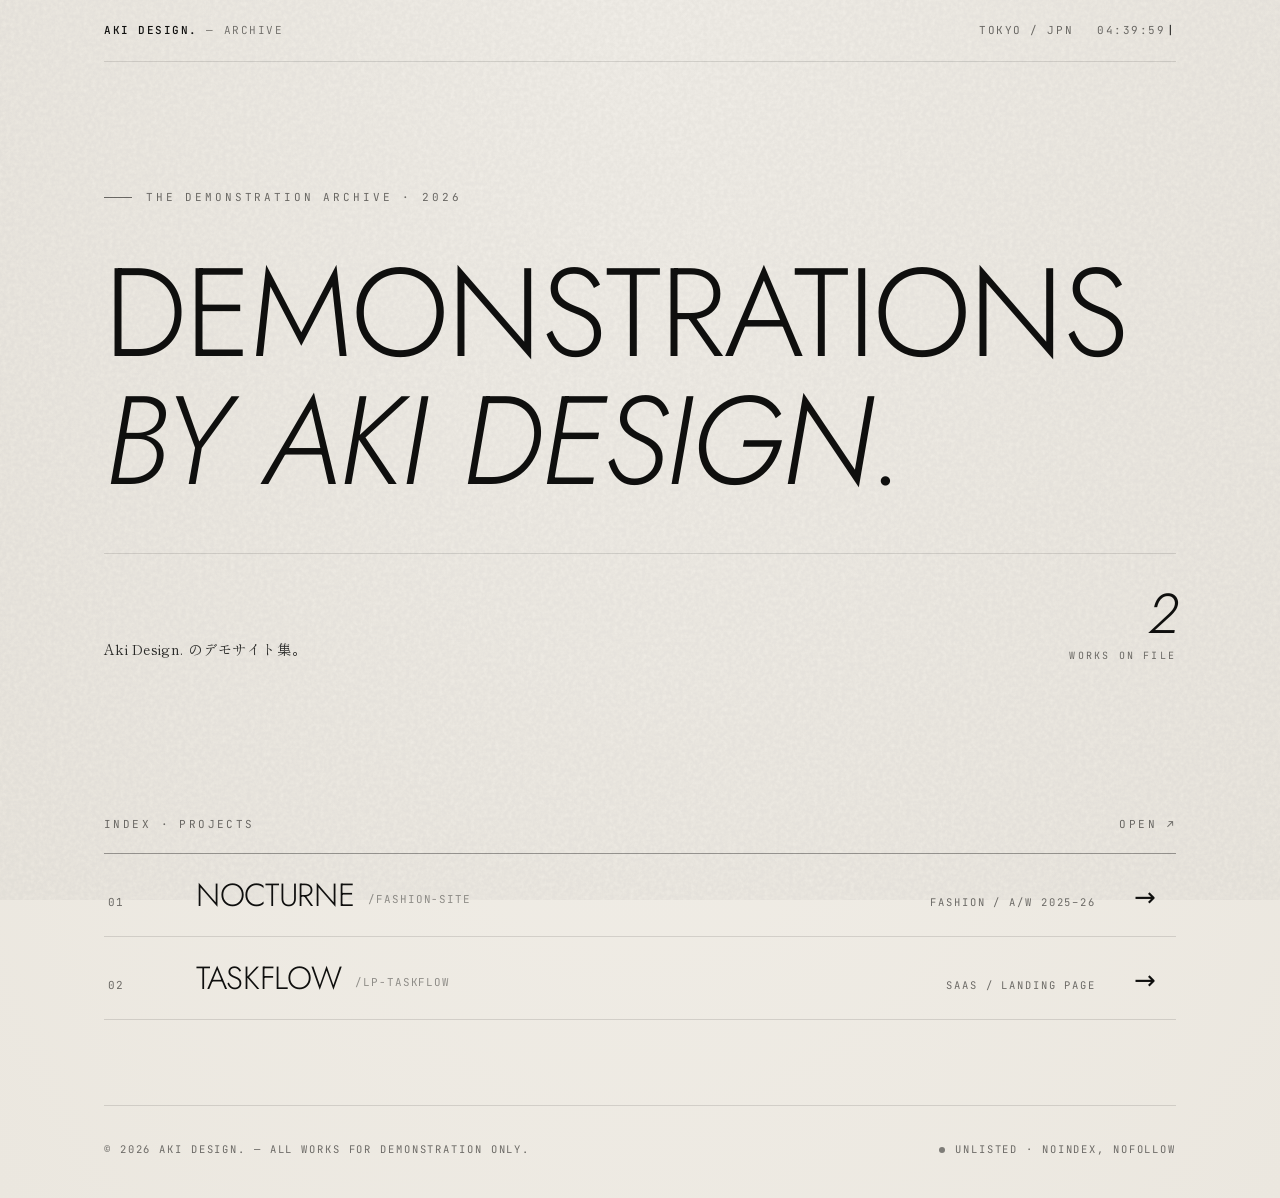
==== index.html @ eef21f14 "Initial commit: showcase landing + fashion-site (Nocturne) + LP-TaskFlow" ====
<!DOCTYPE html>
<html lang="ja">
<head>
  <meta charset="UTF-8" />
  <meta name="viewport" content="width=device-width, initial-scale=1.0" />
  <meta name="robots" content="noindex, nofollow" />
  <meta name="googlebot" content="noindex, nofollow" />
  <meta name="description" content="Aki Design. のデモサイトを集めた非公開の索引ページです。" />
  <title>Aki Design. — Demonstration Archive</title>

  <link rel="preconnect" href="https://fonts.googleapis.com" />
  <link rel="preconnect" href="https://fonts.gstatic.com" crossorigin />
  <link href="https://fonts.googleapis.com/css2?family=JetBrains+Mono:wght@300;400;500&family=Jost:ital,wght@0,300;0,400;0,500;1,300;1,400&family=Shippori+Mincho:wght@400;500&display=swap" rel="stylesheet" />

  <style>
    :root {
      --bg:          #f3f0ea;
      --bg-edge:     #ebe7df;
      --ink:         #0f0f0e;
      --ink-soft:    #2a2a28;
      --muted:       #6c6a66;
      --muted-soft:  #8f8d88;
      --rule:        rgba(15, 15, 14, 0.12);
      --rule-strong: rgba(15, 15, 14, 0.38);
      --tint:        rgba(15, 15, 14, 0.03);

      --font-display: "Shippori Mincho", "Hiragino Mincho ProN", serif;
      --font-hero:    "Jost", "Futura", "Century Gothic", "Avenir Next", system-ui, sans-serif;
      --font-mono:    "JetBrains Mono", ui-monospace, SFMono-Regular, Menlo, monospace;
      --font-ja:      "Shippori Mincho", "Hiragino Mincho ProN", "Yu Mincho", serif;
    }

    *, *::before, *::after { box-sizing: border-box; margin: 0; padding: 0; }

    html { scroll-behavior: smooth; }

    body {
      background: radial-gradient(ellipse at top, var(--bg) 0%, var(--bg-edge) 100%);
      color: var(--ink);
      font-family: var(--font-display);
      font-size: 16px;
      line-height: 1.5;
      -webkit-font-smoothing: antialiased;
      min-height: 100vh;
      overflow-x: hidden;
      position: relative;
    }

    /* Subtle paper grain */
    body::before {
      content: "";
      position: fixed;
      inset: 0;
      pointer-events: none;
      z-index: 100;
      opacity: 0.04;
      background-image: url("data:image/svg+xml,%3Csvg viewBox='0 0 240 240' xmlns='http://www.w3.org/2000/svg'%3E%3Cfilter id='n'%3E%3CfeTurbulence type='fractalNoise' baseFrequency='0.92' numOctaves='3' stitchTiles='stitch'/%3E%3CfeColorMatrix values='0 0 0 0 0 0 0 0 0 0 0 0 0 0 0 0 0 0 1.4 0'/%3E%3C/filter%3E%3Crect width='100%25' height='100%25' filter='url(%23n)'/%3E%3C/svg%3E");
      mix-blend-mode: multiply;
    }

    /* Side rules (very faint) */
    body::after {
      content: "";
      position: fixed;
      top: 0; bottom: 0;
      left: 50%;
      width: min(1200px, calc(100% - 48px));
      transform: translateX(-50%);
      border-left: 1px solid transparent;
      border-right: 1px solid transparent;
      pointer-events: none;
      z-index: 1;
    }

    .container {
      max-width: 1200px;
      margin: 0 auto;
      padding: 0 clamp(24px, 5vw, 64px);
      position: relative;
      z-index: 2;
    }

    /* ── Topbar ──────────────────────────────────────────── */
    .topbar {
      display: flex;
      justify-content: space-between;
      align-items: center;
      padding: 22px 0;
      border-bottom: 1px solid var(--rule);
      font-family: var(--font-mono);
      font-size: 11px;
      letter-spacing: 0.14em;
      text-transform: uppercase;
      opacity: 0;
      animation: fadeIn .8s .1s forwards;
    }

    .topbar .mark {
      font-weight: 500;
      color: var(--ink);
    }
    .topbar .mark span { color: var(--muted); font-weight: 300; }

    .topbar .meta {
      display: flex;
      gap: 24px;
      color: var(--muted);
    }

    .clock::after {
      content: "|";
      margin-left: 2px;
      animation: blink 1.1s step-end infinite;
      color: var(--ink);
    }

    /* ── Hero ──────────────────────────────────────────── */
    .hero {
      padding: clamp(72px, 13vh, 148px) 0 clamp(56px, 9vh, 108px);
    }

    .eyebrow {
      font-family: var(--font-mono);
      font-size: 11px;
      letter-spacing: 0.26em;
      text-transform: uppercase;
      color: var(--muted);
      margin-bottom: 44px;
      display: inline-flex;
      align-items: center;
      gap: 14px;
      opacity: 0;
      animation: fadeUp .9s .3s forwards;
    }

    .eyebrow::before {
      content: "";
      width: 28px;
      height: 1px;
      background: var(--muted);
      display: inline-block;
    }

    h1 {
      font-family: var(--font-hero);
      font-weight: 300;
      font-size: clamp(48px, 9.8vw, 132px);
      line-height: 1.02;
      letter-spacing: -0.015em;
      text-transform: uppercase;
      color: var(--ink);
      margin-bottom: 48px;
    }

    h1 .line {
      display: block;
      opacity: 0;
      animation: fadeUp 1s forwards;
    }
    h1 .line:nth-child(1) { animation-delay: .45s; }
    h1 .line:nth-child(2) { animation-delay: .62s; }

    h1 .italic { font-style: italic; }

    .supporting {
      display: grid;
      grid-template-columns: 1fr auto;
      align-items: end;
      gap: 32px;
      padding-top: 32px;
      border-top: 1px solid var(--rule);
      opacity: 0;
      animation: fadeUp 1s .9s forwards;
    }

    .supporting .ja {
      font-family: var(--font-ja);
      font-size: 14px;
      line-height: 1.85;
      letter-spacing: 0.06em;
      color: var(--ink-soft);
      max-width: 36ch;
    }
    .supporting .ja em {
      font-style: normal;
      letter-spacing: 0.02em;
    }

    .supporting .count {
      text-align: right;
      font-family: var(--font-mono);
      font-size: 10px;
      letter-spacing: 0.22em;
      text-transform: uppercase;
      color: var(--muted);
    }
    .supporting .count strong {
      display: block;
      font-family: var(--font-hero);
      font-weight: 300;
      font-style: italic;
      font-size: 56px;
      color: var(--ink);
      letter-spacing: -0.03em;
      line-height: 1;
      margin-bottom: 6px;
    }

    /* ── Index ──────────────────────────────────────────── */
    .index {
      padding: clamp(48px, 8vh, 96px) 0 clamp(32px, 5vh, 64px);
    }

    .index-head {
      display: flex;
      justify-content: space-between;
      align-items: baseline;
      margin-bottom: 20px;
      font-family: var(--font-mono);
      font-size: 11px;
      letter-spacing: 0.22em;
      text-transform: uppercase;
      color: var(--muted);
      opacity: 0;
      animation: fadeIn 1s 1.1s forwards;
    }

    .index-list {
      list-style: none;
      border-top: 1px solid var(--rule-strong);
    }

    .index-list li {
      border-bottom: 1px solid var(--rule);
      opacity: 0;
      animation: fadeUp .7s forwards;
    }
    .index-list li:nth-child(1) { animation-delay: 1.22s; }
    .index-list li:nth-child(2) { animation-delay: 1.28s; }

    .index-list a {
      display: grid;
      grid-template-columns: 64px 1fr auto 40px;
      align-items: baseline;
      gap: 24px;
      padding: 22px 16px 22px 4px;
      color: var(--ink);
      text-decoration: none;
      position: relative;
      transition: padding 0.5s cubic-bezier(0.22, 0.8, 0.2, 1),
                  background 0.4s ease;
    }

    .index-list a::after {
      content: "";
      position: absolute;
      left: 4px;
      right: 16px;
      bottom: 22px;
      height: 1px;
      background: currentColor;
      transform: scaleX(0);
      transform-origin: left;
      transition: transform 0.6s cubic-bezier(0.77, 0, 0.18, 1);
      opacity: 0;
    }

    .index-list a:hover {
      background: var(--tint);
      padding-left: 16px;
    }
    .index-list a:hover::after {
      transform: scaleX(0);
    }

    .index-list .num {
      font-family: var(--font-mono);
      font-size: 11px;
      font-weight: 400;
      color: var(--muted);
      letter-spacing: 0.08em;
    }

    .index-list .title {
      font-family: var(--font-hero);
      font-size: clamp(22px, 2.8vw, 32px);
      font-weight: 300;
      line-height: 1.2;
      letter-spacing: -0.01em;
      text-transform: uppercase;
    }
    .index-list .title .slug {
      font-family: var(--font-mono);
      font-size: 0.34em;
      font-weight: 400;
      color: var(--muted-soft);
      margin-left: 14px;
      letter-spacing: 0.08em;
      vertical-align: 0.28em;
    }

    .index-list .type {
      font-family: var(--font-mono);
      font-size: 10.5px;
      letter-spacing: 0.18em;
      text-transform: uppercase;
      color: var(--muted);
    }

    .index-list .arrow {
      font-family: var(--font-hero);
      font-weight: 300;
      font-size: 26px;
      line-height: 1;
      text-align: right;
      color: var(--ink);
      transition: transform 0.5s cubic-bezier(0.22, 0.8, 0.2, 1);
      transform: translateX(-4px);
    }

    .index-list a:hover .arrow {
      transform: translateX(4px);
    }

    /* ── Footer ──────────────────────────────────────────── */
    footer {
      padding: 36px 0 40px;
      margin-top: 40px;
      border-top: 1px solid var(--rule);
      display: flex;
      justify-content: space-between;
      flex-wrap: wrap;
      gap: 16px;
      font-family: var(--font-mono);
      font-size: 10.5px;
      letter-spacing: 0.18em;
      text-transform: uppercase;
      color: var(--muted);
      opacity: 0;
      animation: fadeIn 1s 2.1s forwards;
    }

    footer .notice {
      display: inline-flex;
      align-items: center;
      gap: 10px;
    }
    footer .notice::before {
      content: "";
      width: 6px;
      height: 6px;
      border-radius: 50%;
      background: var(--ink);
      opacity: 0.5;
      display: inline-block;
      animation: pulse 2.4s ease-in-out infinite;
    }

    /* ── Animations ──────────────────────────────────────── */
    @keyframes fadeIn { to { opacity: 1; } }
    @keyframes fadeUp {
      from { opacity: 0; transform: translateY(22px); }
      to   { opacity: 1; transform: translateY(0); }
    }
    @keyframes blink {
      0%, 50%     { opacity: 1; }
      50.01%, 100%{ opacity: 0; }
    }
    @keyframes pulse {
      0%, 100% { opacity: 0.35; transform: scale(1); }
      50%      { opacity: 0.9;  transform: scale(1.15); }
    }

    /* ── Responsive ──────────────────────────────────────── */
    @media (max-width: 720px) {
      .index-list a { grid-template-columns: 40px 1fr 28px; gap: 16px; }
      .index-list .type { display: none; }
      .index-list .title .slug { display: block; margin-left: 0; margin-top: 4px; }
      .supporting { grid-template-columns: 1fr; }
      .supporting .count { text-align: left; }
    }

    @media (prefers-reduced-motion: reduce) {
      *, *::before, *::after {
        animation-duration: 0.01ms !important;
        animation-delay: 0ms !important;
        transition-duration: 0.01ms !important;
      }
    }
  </style>
</head>
<body>
  <div class="container">

    <header class="topbar">
      <div class="mark">Aki&nbsp;Design. <span>— archive</span></div>
      <div class="meta">
        <span>Tokyo / JPN</span>
        <span class="clock" id="clock">--:--:--</span>
      </div>
    </header>

    <section class="hero">
      <p class="eyebrow">The Demonstration Archive · 2026</p>
      <h1>
        <span class="line">Demonstrations</span>
        <span class="line italic">by Aki Design.</span>
      </h1>
      <div class="supporting">
        <p class="ja"><em>Aki&nbsp;Design.</em> のデモサイト集。</p>
        <p class="count">
          <strong>2</strong>
          Works on file
        </p>
      </div>
    </section>

    <section class="index" aria-label="Projects">
      <div class="index-head">
        <span>Index · Projects</span>
        <span>Open ↗</span>
      </div>
      <ul class="index-list">
        <li>
          <a href="./fashion-site/">
            <span class="num">01</span>
            <span class="title">Nocturne<span class="slug">/fashion-site</span></span>
            <span class="type">Fashion / A/W&nbsp;2025–26</span>
            <span class="arrow" aria-hidden="true">→</span>
          </a>
        </li>
        <li>
          <a href="./LP-TaskFlow/">
            <span class="num">02</span>
            <span class="title">TaskFlow<span class="slug">/LP-TaskFlow</span></span>
            <span class="type">SaaS / Landing Page</span>
            <span class="arrow" aria-hidden="true">→</span>
          </a>
        </li>
      </ul>
    </section>

    <footer>
      <span>© 2026 Aki Design. — All works for demonstration only.</span>
      <span class="notice">Unlisted · noindex, nofollow</span>
    </footer>

  </div>

  <script>
    (function () {
      var el = document.getElementById("clock");
      function pad(n) { return String(n).padStart(2, "0"); }
      function tick() {
        var d = new Date();
        el.textContent = pad(d.getHours()) + ":" + pad(d.getMinutes()) + ":" + pad(d.getSeconds());
      }
      tick();
      setInterval(tick, 1000);
    })();
  </script>
</body>
</html>
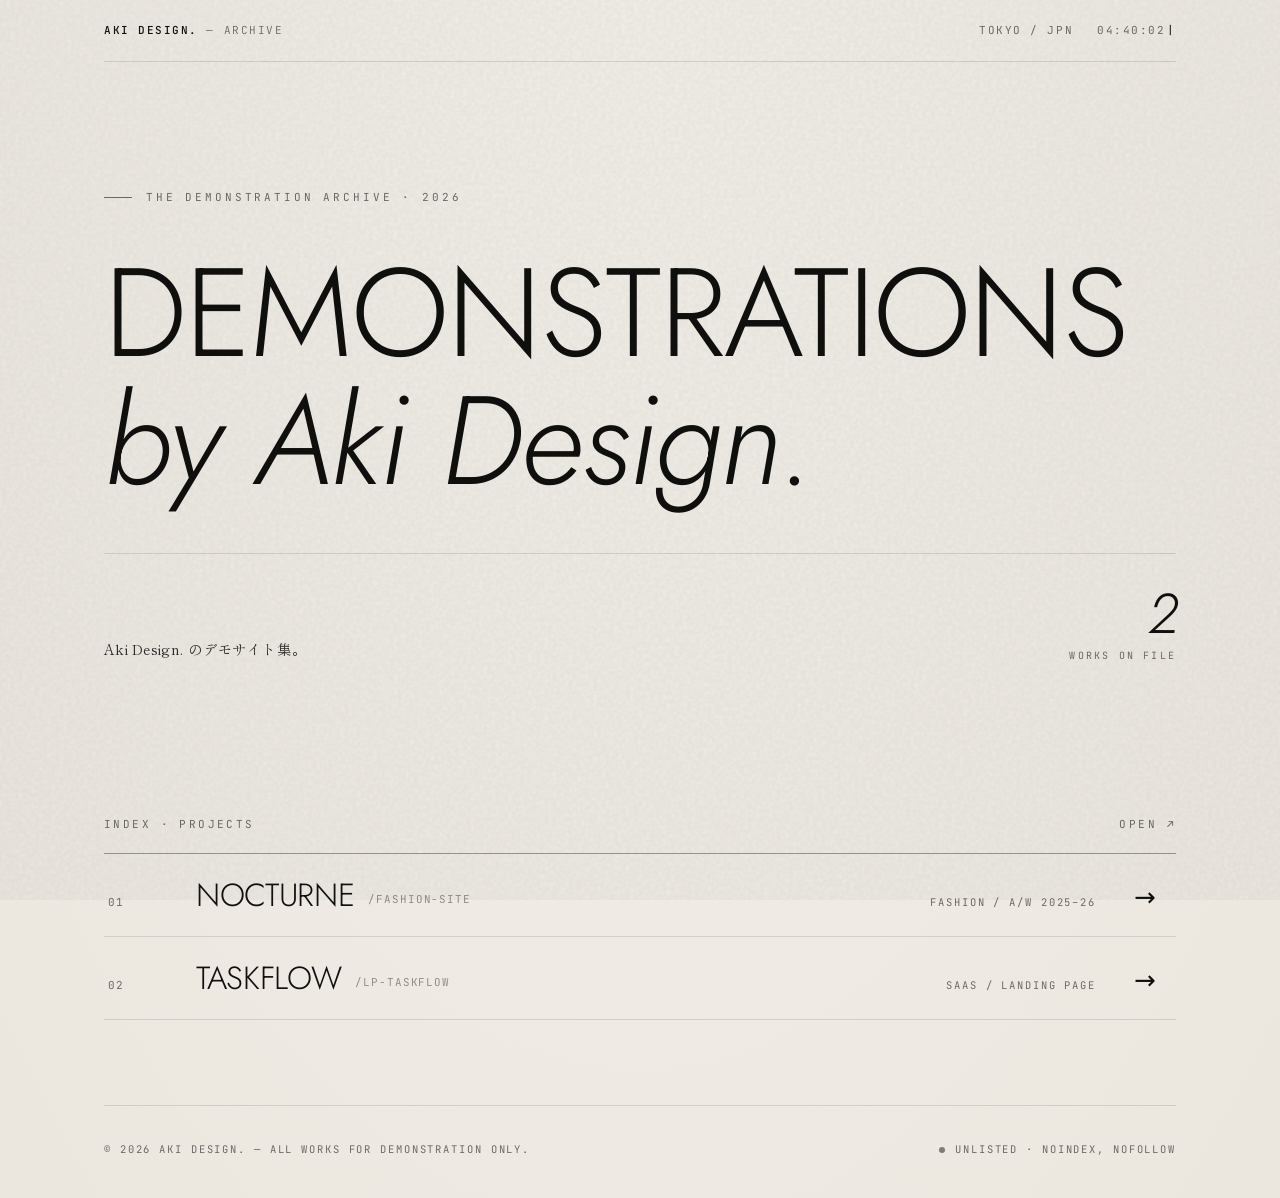
==== commit e5513675: "Adjust h1 font size and update italic styling in index.html" ====
--- a/index.html
+++ b/index.html
@@ -144,7 +144,7 @@
     h1 {
       font-family: var(--font-hero);
       font-weight: 300;
-      font-size: clamp(48px, 9.8vw, 132px);
+      font-size: clamp(34px, 9.8vw, 132px);
       line-height: 1.02;
       letter-spacing: -0.015em;
       text-transform: uppercase;
@@ -160,7 +160,10 @@
     h1 .line:nth-child(1) { animation-delay: .45s; }
     h1 .line:nth-child(2) { animation-delay: .62s; }
 
-    h1 .italic { font-style: italic; }
+    h1 .italic {
+      font-style: italic;
+      text-transform: none;
+    }
 
     .supporting {
       display: grid;
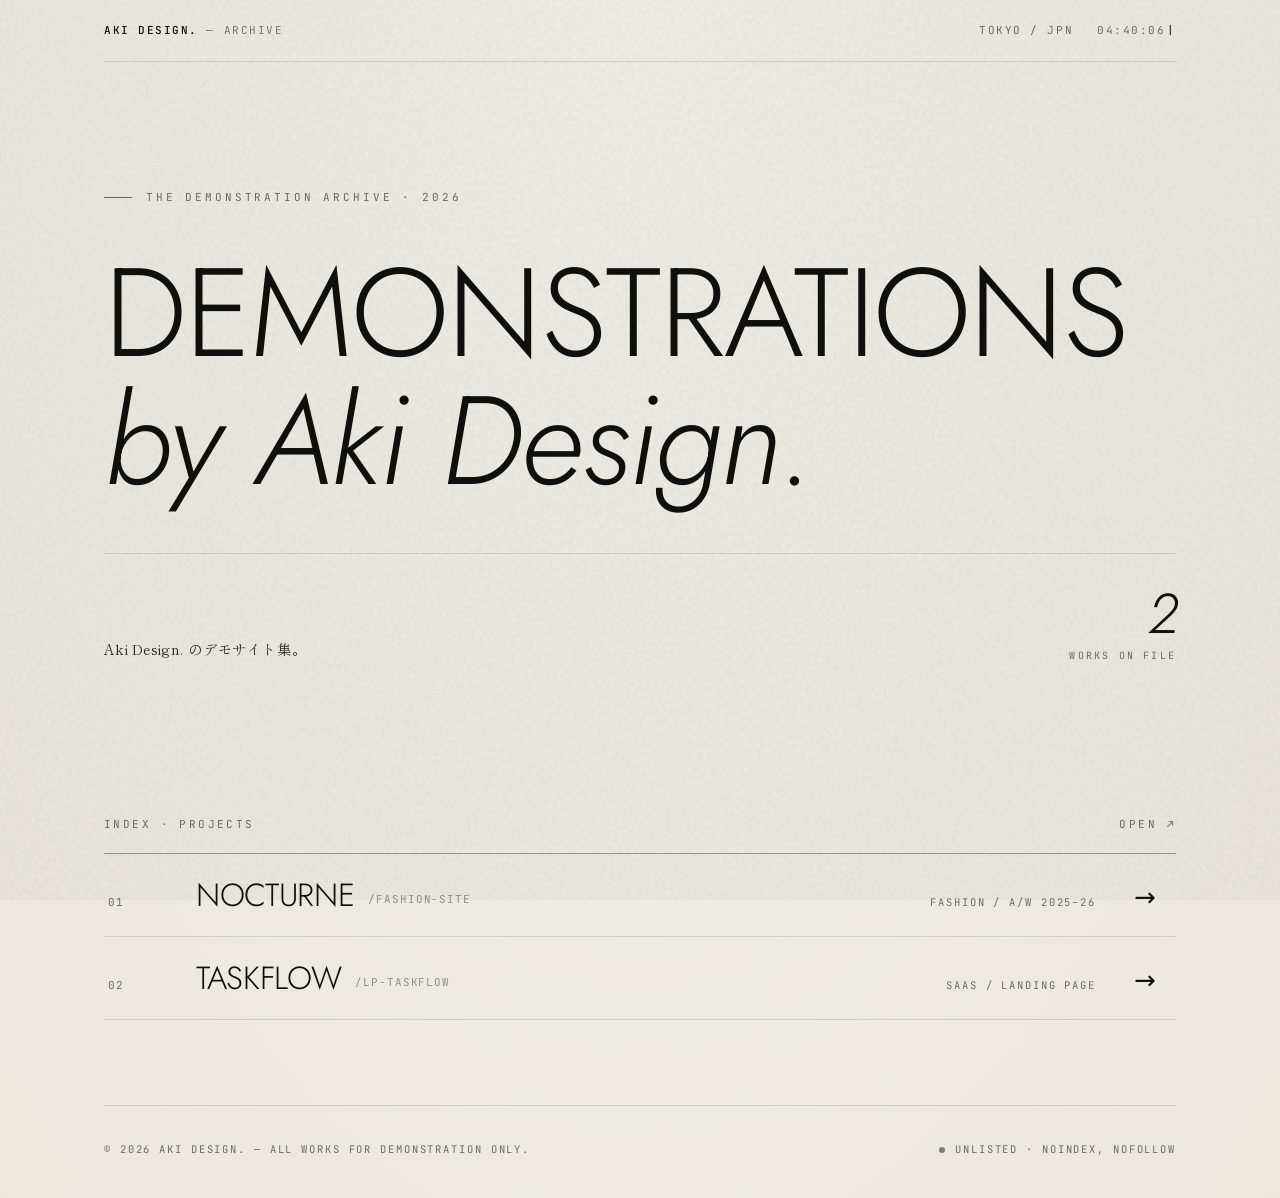
==== commit 60df5dc2: "Open demo links in new tab with rel=noopener Add target="_blank" to archive list anchors so each dem" ====
--- a/index.html
+++ b/index.html
@@ -425,7 +425,7 @@
       </div>
       <ul class="index-list">
         <li>
-          <a href="./fashion-site/">
+          <a href="./fashion-site/" target="_blank" rel="noopener">
             <span class="num">01</span>
             <span class="title">Nocturne<span class="slug">/fashion-site</span></span>
             <span class="type">Fashion / A/W&nbsp;2025–26</span>
@@ -433,7 +433,7 @@
           </a>
         </li>
         <li>
-          <a href="./LP-TaskFlow/">
+          <a href="./LP-TaskFlow/" target="_blank" rel="noopener">
             <span class="num">02</span>
             <span class="title">TaskFlow<span class="slug">/LP-TaskFlow</span></span>
             <span class="type">SaaS / Landing Page</span>
